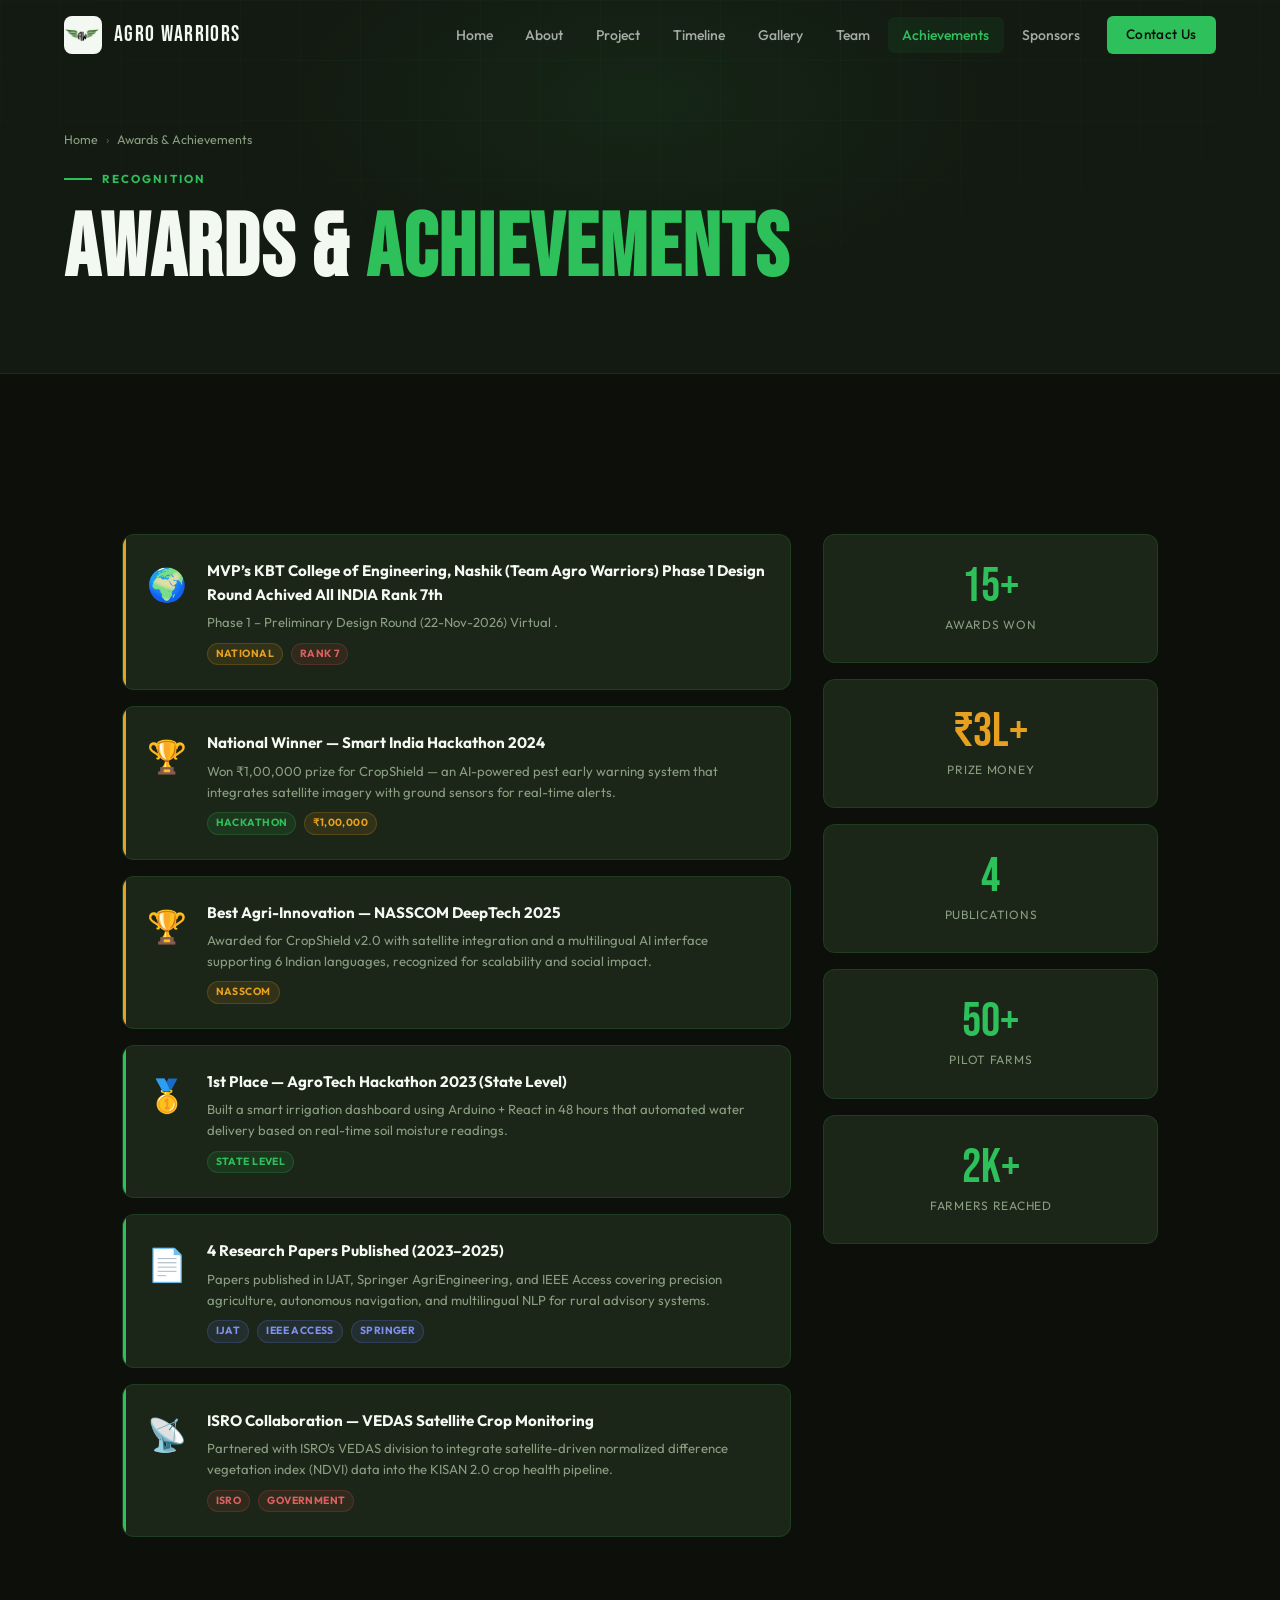
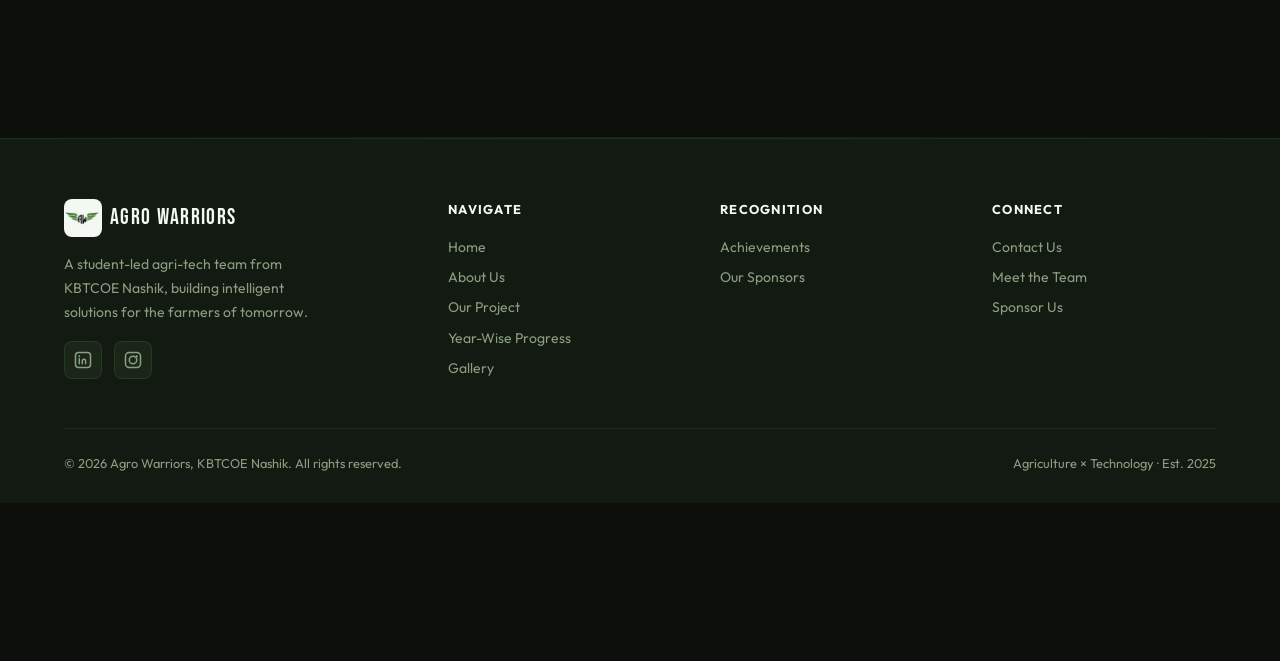
==== Agro 2/achievements.html @ 9177ff03 "yugkrushi" ====
<!DOCTYPE html>
<html lang="en">

<head>
  <meta charset="UTF-8" />
  <meta name="viewport" content="width=device-width, initial-scale=1.0" />
  <title>Agro Warriors | Awards & Achievements</title>
  <link rel="preconnect" href="https://fonts.googleapis.com" />
  <link rel="preconnect" href="https://fonts.gstatic.com" crossorigin />
  <link
    href="https://fonts.googleapis.com/css2?family=Bebas+Neue&family=Outfit:wght@300;400;500;600;700;800&display=swap"
    rel="stylesheet" />
  <link rel="stylesheet" href="style.css" />
</head>

<body>

  <!-- NAVBAR -->
  <nav id="navbar">
    <div class="nav-brand">
      <a href="index.html" style="display:flex;align-items:center;gap:12px;text-decoration:none">
        <div class="nav-logo">
          <img src="photos/team-logo(no back).png" alt="Agro Warriors Logo">
          <path d="M12 2C12 2 5 8 5 14C5 17.866 8.134 21 12 21C15.866 21 19 17.866 19 14C19 8 12 2 12 2Z"
            fill="rgba(12,15,10,0.6)" />
          <path d="M12 7C12 7 8 11 8 15C8 17.209 9.791 19 12 19C14.209 19 16 17.209 16 15C16 11 12 7 12 7Z"
            fill="rgba(12,15,10,0.9)" />
          <line x1="12" y1="19" x2="12" y2="23" stroke="rgba(12,15,10,0.8)" stroke-width="2" stroke-linecap="round" />
          </svg>
        </div>
        <span class="nav-name">AGRO WARRIORS</span>
      </a>
    </div>
    <div class="nav-links">
      <a href="index.html">Home</a>
      <a href="index.html#about">About</a>
      <a href="index.html#project">Project</a>
      <a href="timeline.html" class="">Timeline</a>
      <a href="gallery.html" class="">Gallery</a>
      <a href="team.html" class="">Team</a>
      <a href="achievements.html" class="nav-active">Achievements</a>
      <a href="index.html#sponsors">Sponsors</a>
      <a href="index.html#contact" class="btn btn-primary">Contact Us</a>
    </div>
    <button class="hamburger" id="hamburger" aria-label="Menu">
      <span></span><span></span><span></span>
    </button>
  </nav>

  <!-- MOBILE MENU -->
  <div class="mobile-menu" id="mobileMenu">
    <a href="index.html" class="mm-link">Home</a>
    <a href="index.html#about" class="mm-link">About</a>
    <a href="index.html#project" class="mm-link">Project</a>
    <a href="timeline.html" class="mm-link">Timeline</a>
    <a href="gallery.html" class="mm-link">Gallery</a>
    <a href="team.html" class="mm-link">Team</a>
    <a href="achievements.html" class="mm-link">Achievements</a>
    <a href="index.html#sponsors" class="mm-link">Sponsors</a>
    <a href="index.html#contact" class="mm-link">Contact</a>
  </div>

  <!-- PAGE HERO BANNER -->
  <div class="page-banner">
    <div class="page-banner-glow"></div>
    <div class="page-banner-grid"></div>
    <div class="container">
      <div class="page-breadcrumb">
        <a href="index.html">Home</a>
        <span class="crumb-sep">›</span>
        <span>Awards & Achievements</span>
      </div>
      <div class="section-eyebrow" style="margin-top:0.75rem">Recognition</div>
      <h1 class="section-title" style="font-size:clamp(3rem,7vw,5.5rem)">Awards &amp; <span
          class="accent">Achievements</span></h1>
    </div>
  </div>

  <!-- MAIN CONTENT -->
  <main style="background:var(--black)">
    <div class="container" style="padding:60px 0 100px">
      <!-- ═══════════ ACHIEVEMENTS ═══════════ -->
      <section id="achievements">
        <div class="container">
          <div class="achievements-layout">
            <div class="ach-list">
              <div class="ach-card gold-card">
                <div class="ach-em">🌍</div>
                <div class="ach-body">
                  <div class="ach-title">MVP’s KBT College of Engineering, Nashik (Team Agro Warriors) Phase 1 Design
                    Round Achived All INDIA Rank 7th </div>
                  <div class="ach-desc">Phase 1 – Preliminary Design Round (22-Nov-2026) Virtual .</div>
                  <div class="ach-meta"><span class="ach-tag tag-award">National</span><span
                      class="ach-tag tag-partner">Rank 7</span></div>
                </div>
              </div>
              <div class="ach-card gold-card">
                <div class="ach-em">🏆</div>
                <div class="ach-body">
                  <div class="ach-title">National Winner — Smart India Hackathon 2024</div>
                  <div class="ach-desc">Won ₹1,00,000 prize for CropShield — an AI-powered pest early warning system
                    that integrates satellite imagery with ground sensors for real-time alerts.</div>
                  <div class="ach-meta"><span class="ach-tag tag-hack">Hackathon</span><span
                      class="ach-tag tag-award">₹1,00,000</span></div>
                </div>
              </div>
              <div class="ach-card gold-card">
                <div class="ach-em">🏆</div>
                <div class="ach-body">
                  <div class="ach-title">Best Agri-Innovation — NASSCOM DeepTech 2025</div>
                  <div class="ach-desc">Awarded for CropShield v2.0 with satellite integration and a multilingual AI
                    interface supporting 6 Indian languages, recognized for scalability and social impact.</div>
                  <div class="ach-meta"><span class="ach-tag tag-award">NASSCOM</span></div>
                </div>
              </div>
              <div class="ach-card">
                <div class="ach-em">🥇</div>
                <div class="ach-body">
                  <div class="ach-title">1st Place — AgroTech Hackathon 2023 (State Level)</div>
                  <div class="ach-desc">Built a smart irrigation dashboard using Arduino + React in 48 hours that
                    automated water delivery based on real-time soil moisture readings.</div>
                  <div class="ach-meta"><span class="ach-tag tag-hack">State Level</span></div>
                </div>
              </div>
              <div class="ach-card">
                <div class="ach-em">📄</div>
                <div class="ach-body">
                  <div class="ach-title">4 Research Papers Published (2023–2025)</div>
                  <div class="ach-desc">Papers published in IJAT, Springer AgriEngineering, and IEEE Access covering
                    precision agriculture, autonomous navigation, and multilingual NLP for rural advisory systems.</div>
                  <div class="ach-meta"><span class="ach-tag tag-pub">IJAT</span><span class="ach-tag tag-pub">IEEE
                      Access</span><span class="ach-tag tag-pub">Springer</span></div>
                </div>
              </div>
              <div class="ach-card">
                <div class="ach-em">📡</div>
                <div class="ach-body">
                  <div class="ach-title">ISRO Collaboration — VEDAS Satellite Crop Monitoring</div>
                  <div class="ach-desc">Partnered with ISRO's VEDAS division to integrate satellite-driven normalized
                    difference vegetation index (NDVI) data into the KISAN 2.0 crop health pipeline.</div>
                  <div class="ach-meta"><span class="ach-tag tag-partner">ISRO</span><span
                      class="ach-tag tag-partner">Government</span></div>
                </div>
              </div>
            </div>
            <div class="ach-sidebar">
              <div class="ach-stat">
                <div class="ach-stat-num">15+</div>
                <div class="ach-stat-label">Awards Won</div>
              </div>
              <div class="ach-stat amber">
                <div class="ach-stat-num">₹3L+</div>
                <div class="ach-stat-label">Prize Money</div>
              </div>
              <div class="ach-stat">
                <div class="ach-stat-num">4</div>
                <div class="ach-stat-label">Publications</div>
              </div>
              <div class="ach-stat">
                <div class="ach-stat-num">50+</div>
                <div class="ach-stat-label">Pilot Farms</div>
              </div>
              <div class="ach-stat">
                <div class="ach-stat-num">2K+</div>
                <div class="ach-stat-label">Farmers Reached</div>
              </div>
            </div>
          </div>
        </div>
  </main>

  <!-- FOOTER -->
  <div class="divider"></div>
  <footer>
    <div class="container">
      <div class="footer-grid">
        <div class="footer-brand">
          <div class="nav-brand" style="margin-bottom:1rem">
            <div class="nav-logo"> <img src="photos/team-logo(no back).png" alt="Agro Warriors Logo">
              <path d="M12 2C12 2 5 8 5 14C5 17.866 8.134 21 12 21C15.866 21 19 17.866 19 14C19 8 12 2 12 2Z"
                fill="rgba(12,15,10,0.6)" />
              <path d="M12 7C12 7 8 11 8 15C8 17.209 9.791 19 12 19C14.209 19 16 17.209 16 15C16 11 12 7 12 7Z"
                fill="rgba(12,15,10,0.9)" />
              </svg>
            </div>
            <span class="nav-name">AGRO WARRIORS</span>
          </div>
          <p>A student-led agri-tech team from KBTCOE Nashik, building intelligent solutions for the farmers of
            tomorrow.</p>
          <div class="social-links" style="margin-top:1rem">
            <a class="social-link" href="https://www.linkedin.com/company/team-agro-warriors/" target="_blank">
              <!-- LinkedIn Outline SVG -->
              <svg width="18" height="18" viewBox="0 0 24 24" fill="none">
                <rect x="2" y="2" width="20" height="20" rx="4" stroke="currentColor" stroke-width="2" />
                <path d="M7 10V17" stroke="currentColor" stroke-width="2" stroke-linecap="round" />
                <circle cx="7" cy="7" r="1.2" fill="currentColor" />
                <path d="M11 17V13.5C11 12.1 12 11 13.4 11C14.8 11 15.5 11.9 15.5 13.5V17" stroke="currentColor"
                  stroke-width="2" stroke-linecap="round" />
              </svg>
            </a>

            <a class="social-link" href="https://www.instagram.com/team_agrowarriors?igsh=MTV4YWNzeXd5bm85OA=="
              target="_blank">
              <!-- Instagram SVG -->
              <svg width="18" height="18" viewBox="0 0 24 24" fill="none">
                <rect x="2" y="2" width="20" height="20" rx="5" stroke="currentColor" stroke-width="2" />
                <circle cx="12" cy="12" r="5" stroke="currentColor" stroke-width="2" />
                <circle cx="17" cy="7" r="1.5" fill="currentColor" />
              </svg>
            </a>
          </div>
        </div>
        <div class="footer-col">
          <h4>Navigate</h4>
          <div class="footer-links">
            <a href="index.html">Home</a>
            <a href="index.html#about">About Us</a>
            <a href="index.html#project">Our Project</a>
            <a href="timeline.html">Year-Wise Progress</a>
            <a href="gallery.html">Gallery</a>
          </div>
        </div>
        <div class="footer-col">
          <h4>Recognition</h4>
          <div class="footer-links">
            <a href="achievements.html">Achievements</a>
            <a href="index.html#sponsors">Our Sponsors</a>

          </div>
        </div>
        <div class="footer-col">
          <h4>Connect</h4>
          <div class="footer-links">
            <a href="index.html#contact">Contact Us</a>
            <a href="team.html">Meet the Team</a>
            <a href="index.html#sponsors">Sponsor Us</a>

          </div>
        </div>
      </div>
      <div class="footer-bottom">
        <span>© 2026 Agro Warriors, KBTCOE Nashik. All rights reserved.</span>
        <span>Agriculture × Technology · Est. 2025</span>
      </div>
    </div>
  </footer>

  <button id="backTop" onclick="window.scrollTo({top:0,behavior:'smooth'})" title="Back to Top">↑</button>
  <script src="script.js"></script>
  <canvas id="particle-canvas"></canvas>


</body>

</html>
---- Agro 2/style.css ----
/* ══════════════════════════════════════════════════════
   AGRO WARRIORS — Full Website
   Aesthetic: Dark-tech meets organic agriculture
   Fonts: Bebas Neue (display) + Outfit (body)
   Palette: Deep charcoal + Emerald green + Warm amber
══════════════════════════════════════════════════════ */

:root {
  --black: #0c0f0a;
  --dark: #131a11;
  --dark2: #1c2618;
  --green: #2ec05a;
  --green-dim: #1a7a38;
  --green-pale: #d6f5e3;
  --amber: #e8a020;
  --amber-pale: #fdf0d0;
  --white: #f4f8f2;
  --gray: #8a9e82;
  --border: rgba(46, 192, 90, 0.15);
  --glow: 0 0 40px rgba(46, 192, 90, 0.12);
  --r: 12px;
  --ease: cubic-bezier(0.16, 1, 0.3, 1);
}

*,
*::before,
*::after {
  box-sizing: border-box;
  margin: 0;
  padding: 0
}

html {
  scroll-behavior: smooth;
  font-size: 16px
}

body {
  font-family: 'Outfit', sans-serif;
  background: var(--black);
  color: var(--white);
  line-height: 1.6;
  overflow-x: hidden;
}

a {
  text-decoration: none;
  color: inherit
}

ul,
ol {
  list-style: none
}

img {
  max-width: 100%;
  display: block
}

section {
  padding: 100px 0
}

.container {
  width: 90%;
  max-width: 1200px;
  margin: 0 auto;
}

/* SECTION LABEL */
.section-eyebrow {
  display: inline-flex;
  align-items: center;
  gap: 10px;
  font-size: 0.72rem;
  font-weight: 700;
  letter-spacing: 0.18em;
  text-transform: uppercase;
  color: var(--green);
  margin-bottom: 1rem;
}

.section-eyebrow::before {
  content: '';
  display: block;
  width: 28px;
  height: 2px;
  background: var(--green);
}

/* HEADINGS */
.section-title {
  font-family: 'Bebas Neue', sans-serif;
  font-size: clamp(2.8rem, 6vw, 4.5rem);
  letter-spacing: 0.02em;
  line-height: 1.05;
  color: var(--white);
  margin-bottom: 1rem;
}

.accent {
  color: var(--green)
}

/* BUTTONS */
.btn {
  display: inline-flex;
  align-items: center;
  gap: 8px;
  padding: 0.75rem 1.75rem;
  border-radius: 6px;
  font-size: 0.9rem;
  font-weight: 600;
  letter-spacing: 0.03em;
  cursor: pointer;
  transition: all 0.25s var(--ease);
  border: none;
}

.btn-primary {
  background: var(--green);
  color: var(--black);
}

.btn-primary:hover {
  background: #3fd96e;
  transform: translateY(-2px);
  box-shadow: 0 8px 24px rgba(46, 192, 90, 0.35);
}

.btn-outline {
  background: transparent;
  color: var(--white);
  border: 1px solid rgba(255, 255, 255, 0.25);
}

.btn-outline:hover {
  border-color: var(--green);
  color: var(--green);
  transform: translateY(-2px);
}

/* DIVIDER */
.divider {
  height: 1px;
  background: linear-gradient(90deg, transparent, var(--border), transparent);
  margin: 0;
}

/* ═══════════════ NAVBAR ═══════════════ */
#navbar {
  position: fixed;
  top: 0;
  left: 0;
  right: 0;
  z-index: 1000;
  padding: 0 5%;
  height: 70px;
  display: flex;
  align-items: center;
  justify-content: space-between;
  transition: background 0.3s, box-shadow 0.3s;
}

#navbar.scrolled {
  background: rgba(12, 15, 10, 0.95);
  backdrop-filter: blur(16px);
  box-shadow: 0 1px 0 var(--border);
}

.nav-brand {
  display: flex;
  align-items: center;
  gap: 8px;
}

.nav-logo {
  width: 38px;
  height: 38px;
  background: var(--white);
  border-radius: 8px;
  display: flex;
  align-items: center;
  justify-content: center;
}

.nav-name {
  font-family: 'Bebas Neue', sans-serif;
  font-size: 1.4rem;
  letter-spacing: 0.06em;
  color: var(--white);
}

.nav-links {
  display: flex;
  align-items: center;
  gap: 0.25rem;
}

.nav-links a {
  padding: 0.45rem 0.9rem;
  font-size: 0.875rem;
  font-weight: 500;
  color: rgba(244, 248, 242, 0.65);
  border-radius: 6px;
  transition: color 0.2s, background 0.2s;
}

.nav-links a:hover {
  color: var(--white);
  background: rgba(255, 255, 255, 0.06);
}

.nav-links .btn-primary {
  padding: 0.5rem 1.2rem;
  font-size: 0.85rem;
  margin-left: 0.5rem;
  color: var(--black);
}

/* Hamburger */
.hamburger {
  display: none;
  flex-direction: column;
  gap: 5px;
  cursor: pointer;
  background: none;
  border: none;
  padding: 4px;
}

.hamburger span {
  display: block;
  width: 24px;
  height: 2px;
  background: var(--white);
  border-radius: 2px;
  transition: all 0.3s;
}

.mobile-menu {
  display: none;
  position: fixed;
  inset: 70px 0 0 0;
  background: rgba(12, 15, 10, 0.98);
  backdrop-filter: blur(20px);
  z-index: 999;
  flex-direction: column;
  align-items: center;
  justify-content: center;
  gap: 0.5rem;
}

.mobile-menu.open {
  display: flex
}

.mobile-menu a {
  font-size: 1.5rem;
  font-weight: 600;
  padding: 0.75rem 2rem;
  color: rgba(244, 248, 242, 0.75);
  transition: color 0.2s;
}

.mobile-menu a:hover {
  color: var(--green)
}

/* ═══════════════ HERO ═══════════════ */
#hero {
  min-height: 100vh;
  display: flex;
  flex-direction: column;
  justify-content: center;
  position: relative;
  overflow: hidden;
  padding: 0 5%;
}

/* Animated grid background */
.hero-grid {
  position: absolute;
  inset: 0;
  background-image:
    linear-gradient(rgba(46, 192, 90, 0.04) 1px, transparent 1px),
    linear-gradient(90deg, rgba(46, 192, 90, 0.04) 1px, transparent 1px);
  background-size: 60px 60px;
  mask-image: radial-gradient(ellipse 80% 80% at 50% 40%, black 30%, transparent 100%);
}

.hero-glow {
  position: absolute;
  top: 20%;
  left: 55%;
  width: 700px;
  height: 700px;
  background: radial-gradient(circle, rgba(46, 192, 90, 0.08) 0%, transparent 60%);
  transform: translate(-50%, -50%);
  pointer-events: none;
}

.hero-inner {
  position: relative;
  max-width: 1200px;
  width: 100%;
  margin: 0 auto;
  padding-top: 70px;
  display: grid;
  grid-template-columns: 1fr 1fr;
  gap: 3rem;
  align-items: center;
}

.hero-tag {
  display: inline-flex;
  align-items: center;
  gap: 8px;
  padding: 6px 14px;
  background: rgba(46, 192, 90, 0.1);
  border: 1px solid rgba(46, 192, 90, 0.25);
  border-radius: 100px;
  font-size: 0.75rem;
  font-weight: 600;
  letter-spacing: 0.08em;
  text-transform: uppercase;
  color: var(--green);
  margin-bottom: 1.5rem;
}

.hero-tag .dot {
  width: 6px;
  height: 6px;
  border-radius: 50%;
  background: var(--green);
  animation: blink 1.5s ease-in-out infinite;
}

@keyframes blink {

  0%,
  100% {
    opacity: 1
  }

  50% {
    opacity: 0.3
  }
}

.hero-h1 {
  font-family: 'Bebas Neue', sans-serif;
  font-size: clamp(4rem, 9vw, 7.5rem);
  letter-spacing: 0.02em;
  line-height: 0.95;
  margin-bottom: 1.5rem;
}

.hero-h1 .line2 {
  display: block;
  color: var(--green);
  -webkit-text-stroke: 0px;
}

.hero-desc {
  font-size: 1.05rem;
  color: var(--gray);
  max-width: 480px;
  line-height: 1.75;
  margin-bottom: 2.5rem;
  font-weight: 400;
}

.hero-actions {
  display: flex;
  gap: 1rem;
  flex-wrap: wrap
}

.hero-stats {
  display: flex;
  gap: 2rem;
  margin-top: 3.5rem;
  padding-top: 2rem;
  border-top: 1px solid var(--border);
}

.hstat-num {
  font-family: 'Bebas Neue', sans-serif;
  font-size: 2.4rem;
  color: var(--white);
  line-height: 1;
}

.hstat-label {
  font-size: 0.72rem;
  color: var(--gray);
  letter-spacing: 0.06em;
  text-transform: uppercase;
  margin-top: 2px;
}

/* Hero right — robot card */
.hero-visual {
  position: relative;
  display: flex;
  justify-content: center;
  align-items: center;
}

.robot-card {
  width: 100%;
  max-width: 440px;
  background: var(--dark2);
  border: 1px solid var(--border);
  border-radius: 20px;
  overflow: hidden;
  box-shadow: var(--glow), 0 40px 80px rgba(0, 0, 0, 0.5);
}

.robot-card-img {
  width: 100%;
  height: 260px;
  background: linear-gradient(135deg, #1c2618 0%, #0f1e0d 100%);
  display: flex;
  align-items: center;
  justify-content: center;
  position: relative;
  overflow: hidden;
}

.robot-svg {
  width: 200px;
  opacity: 0.9;
  animation: float 4s ease-in-out infinite;
}

@keyframes float {

  0%,
  100% {
    transform: translateY(0)
  }

  50% {
    transform: translateY(-12px)
  }
}

.robot-card-body {
  padding: 1.25rem 1.5rem;
  display: flex;
  justify-content: space-between;
  align-items: center;
}

.robot-name {
  font-family: 'Bebas Neue', sans-serif;
  font-size: 1.6rem;
  letter-spacing: 0.04em;
  color: var(--white);
}

.robot-ver {
  font-size: 0.75rem;
  color: var(--gray);
  margin-top: 2px;
}

.robot-status {
  display: flex;
  align-items: center;
  gap: 6px;
  padding: 5px 12px;
  background: rgba(46, 192, 90, 0.12);
  border: 1px solid rgba(46, 192, 90, 0.2);
  border-radius: 100px;
  font-size: 0.72rem;
  font-weight: 600;
  color: var(--green);
}

.robot-status .dot {
  width: 6px;
  height: 6px;
  border-radius: 50%;
  background: var(--green);
  animation: blink 1.5s ease-in-out infinite
}

.robot-specs {
  padding: 0 1.5rem 1.5rem;
  display: grid;
  grid-template-columns: 1fr 1fr 1fr;
  gap: 1px;
  background: var(--border);
}

.spec-item {
  background: var(--dark2);
  padding: 0.8rem;
  text-align: center;
}

.spec-val {
  font-family: 'Bebas Neue', sans-serif;
  font-size: 1.3rem;
  color: var(--green);
}

.spec-key {
  font-size: 0.65rem;
  color: var(--gray);
  text-transform: uppercase;
  letter-spacing: 0.06em;
}

/* ═══════════════ SCROLL TICKER ═══════════════ */
.ticker-wrap {
  background: var(--dark2);
  border-top: 1px solid var(--border);
  border-bottom: 1px solid var(--border);
  padding: 14px 0;
  overflow: hidden;
  white-space: nowrap;
}

.ticker-track {
  display: inline-flex;
  gap: 3rem;
  animation: ticker 30s linear infinite;
}

.ticker-track:hover {
  animation-play-state: paused
}

@keyframes ticker {
  from {
    transform: translateX(0)
  }

  to {
    transform: translateX(-50%)
  }
}

.ticker-item {
  display: inline-flex;
  align-items: center;
  gap: 0.75rem;
  font-size: 0.8rem;
  font-weight: 600;
  letter-spacing: 0.08em;
  text-transform: uppercase;
  color: var(--gray);
}

.ticker-item .star {
  color: var(--green);
  font-size: 0.6rem
}

/* ═══════════════ ABOUT ═══════════════ */
#about {
  background: var(--dark)
}

.about-grid {
  display: grid;
  grid-template-columns: 1fr 1fr;
  gap: 5rem;
  align-items: center;
}

.about-img-wrap {
  position: relative
}

.about-img {
  width: 100%;
  aspect-ratio: 4/3;
  background: var(--dark2);
  border-radius: 16px;
  border: 1px solid var(--border);
  overflow: hidden;
  display: flex;
  align-items: center;
  justify-content: center;
}

.about-badge {
  position: absolute;
  bottom: -20px;
  right: -20px;
  background: var(--green);
  color: var(--black);
  width: 100px;
  height: 100px;
  border-radius: 50%;
  display: flex;
  flex-direction: column;
  align-items: center;
  justify-content: center;
  font-family: 'Bebas Neue', sans-serif;
  font-size: 1.5rem;
  line-height: 1;
  border: 4px solid var(--black);
}

.about-badge span {
  font-size: 0.55rem;
  letter-spacing: 0.1em;
  text-transform: uppercase;
  font-family: 'Outfit', sans-serif;
  font-weight: 700
}

.about-text p {
  color: var(--gray);
  margin-bottom: 1rem;
  font-size: 0.975rem;
  line-height: 1.8;
}

.about-pills {
  display: flex;
  flex-wrap: wrap;
  gap: 0.5rem;
  margin: 1.75rem 0;
}

.pill {
  padding: 0.35rem 0.9rem;
  background: rgba(46, 192, 90, 0.08);
  border: 1px solid rgba(46, 192, 90, 0.2);
  border-radius: 100px;
  font-size: 0.78rem;
  font-weight: 600;
  color: var(--green);
}

/* ═══════════════ PROJECT ═══════════════ */
#project {
  background: var(--black)
}

.project-hero {
  background: var(--dark2);
  border: 1px solid var(--border);
  border-radius: 20px;
  overflow: hidden;
  margin-bottom: 3rem;
}

.project-banner {
  height: 320px;
  background: linear-gradient(135deg, #0d1f0b 0%, #182c14 50%, #0a1808 100%);
  position: relative;
  display: flex;
  align-items: center;
  justify-content: center;
  overflow: hidden;
}

.project-banner::before {
  content: '';
  position: absolute;
  inset: 0;
  background:
    radial-gradient(circle at 30% 50%, rgba(46, 192, 90, 0.12) 0%, transparent 50%),
    radial-gradient(circle at 70% 50%, rgba(232, 160, 32, 0.06) 0%, transparent 40%);
}

.project-title-wrap {
  position: relative;
  text-align: center;
}

.project-title-wrap h2 {
  font-family: 'Bebas Neue', sans-serif;
  font-size: clamp(3rem, 8vw, 6rem);
  letter-spacing: 0.04em;
  color: var(--white);
  text-shadow: 0 0 60px rgba(46, 192, 90, 0.3);
}

.project-subtitle {
  font-size: 0.9rem;
  color: var(--gray);
  margin-top: 0.5rem;
  letter-spacing: 0.06em;
  text-transform: uppercase;
}

.project-body {
  display: grid;
  grid-template-columns: 1fr 1fr 1fr;
  gap: 1px;
  background: var(--border);
}

.proj-feature {
  background: var(--dark2);
  padding: 2rem;
  transition: background 0.2s;
}

.proj-feature:hover {
  background: #202d1c
}

.proj-icon {
  width: 44px;
  height: 44px;
  background: rgba(46, 192, 90, 0.1);
  border: 1px solid rgba(46, 192, 90, 0.2);
  border-radius: 10px;
  display: flex;
  align-items: center;
  justify-content: center;
  margin-bottom: 1rem;
  font-size: 1.3rem;
}

.proj-feature h3 {
  font-size: 1rem;
  font-weight: 700;
  margin-bottom: 0.5rem;
  color: var(--white);
}

.proj-feature p {
  font-size: 0.85rem;
  color: var(--gray);
  line-height: 1.6;
}

.specs-grid {
  display: grid;
  grid-template-columns: repeat(4, 1fr);
  gap: 1rem;
  margin-top: 3rem;
}

.spec-card {
  background: var(--dark2);
  border: 1px solid var(--border);
  border-radius: var(--r);
  padding: 1.5rem;
  text-align: center;
  transition: border-color 0.2s, box-shadow 0.2s;
}

.spec-card:hover {
  border-color: rgba(46, 192, 90, 0.4);
  box-shadow: 0 8px 32px rgba(46, 192, 90, 0.08)
}

.spec-card .num {
  font-family: 'Bebas Neue', sans-serif;
  font-size: 2.2rem;
  color: var(--green);
  line-height: 1;
}

.spec-card .label {
  font-size: 0.72rem;
  color: var(--gray);
  text-transform: uppercase;
  letter-spacing: 0.06em;
  margin-top: 4px;
}

/* ═══════════════ TIMELINE ═══════════════ */
#timeline {
  background: var(--dark)
}

.year-nav {
  display: flex;
  gap: 0.5rem;
  margin-bottom: 2.5rem;
  flex-wrap: wrap;
}

.ytab {
  padding: 0.6rem 1.4rem;
  background: var(--dark2);
  border: 1px solid var(--border);
  border-radius: 8px;
  font-size: 0.875rem;
  font-weight: 600;
  color: var(--gray);
  cursor: pointer;
  transition: all 0.2s;
}

.ytab:hover {
  border-color: rgba(46, 192, 90, 0.4);
  color: var(--white)
}

.ytab.active {
  background: var(--green);
  border-color: var(--green);
  color: var(--black);
}

.year-panel {
  display: none;
  animation: fadeUp 0.4s var(--ease) forwards
}

.year-panel.active {
  display: block
}

@keyframes fadeUp {
  from {
    opacity: 0;
    transform: translateY(20px)
  }

  to {
    opacity: 1;
    transform: translateY(0)
  }
}

.panel-heading {
  padding: 1.5rem 2rem;
  background: var(--dark2);
  border: 1px solid var(--border);
  border-radius: 12px 12px 0 0;
  display: flex;
  align-items: center;
  justify-content: space-between;
  flex-wrap: wrap;
  gap: 1rem;
}

.panel-year {
  font-family: 'Bebas Neue', sans-serif;
  font-size: 3rem;
  letter-spacing: 0.04em;
  color: var(--white);
}

.panel-quote {
  font-size: 0.9rem;
  color: var(--gray);
  font-style: italic
}

.panel-content {
  background: var(--dark2);
  border: 1px solid var(--border);
  border-top: none;
  border-radius: 0 0 12px 12px;
  overflow: hidden;
}

/* 3-col grid inside panel */
.panel-cols {
  display: grid;
  grid-template-columns: 1fr 1fr 1fr;
}

.pcol {
  border-right: 1px solid var(--border)
}

.pcol:last-child {
  border-right: none
}

.pcol-head {
  padding: 1rem 1.25rem;
  border-bottom: 1px solid var(--border);
  display: flex;
  align-items: center;
  gap: 0.75rem;
  background: rgba(255, 255, 255, 0.02);
}

.pcol-icon {
  width: 32px;
  height: 32px;
  border-radius: 8px;
  display: flex;
  align-items: center;
  justify-content: center;
  font-size: 1rem;
}

.icon-members {
  background: rgba(46, 192, 90, 0.12);
  border: 1px solid rgba(46, 192, 90, 0.2)
}

.icon-faculty {
  background: rgba(100, 130, 255, 0.12);
  border: 1px solid rgba(100, 130, 255, 0.2)
}

.icon-awards {
  background: rgba(232, 160, 32, 0.12);
  border: 1px solid rgba(232, 160, 32, 0.2)
}

.pcol-title {
  font-weight: 700;
  font-size: 0.875rem;
  color: var(--white);
}

/* Member cards in panel */
.member-list {
  padding: 0.75rem
}

.member-row {
  display: flex;
  align-items: center;
  gap: 0.75rem;
  padding: 0.75rem;
  border-radius: 8px;
  transition: background 0.15s;
}

.member-row:hover {
  background: rgba(255, 255, 255, 0.04)
}

.av {
  width: 38px;
  height: 38px;
  border-radius: 50%;
  display: flex;
  align-items: center;
  justify-content: center;
  font-weight: 700;
  font-size: 0.72rem;
  flex-shrink: 0;
}

.av-g {
  background: rgba(46, 192, 90, 0.15);
  color: #4ddc78;
  border: 1px solid rgba(46, 192, 90, 0.25)
}

.av-b {
  background: rgba(100, 130, 255, 0.15);
  color: #8090f0;
  border: 1px solid rgba(100, 130, 255, 0.25)
}

.av-o {
  background: rgba(232, 160, 32, 0.15);
  color: #e8a020;
  border: 1px solid rgba(232, 160, 32, 0.25)
}

.av-r {
  background: rgba(220, 80, 80, 0.15);
  color: #e06060;
  border: 1px solid rgba(220, 80, 80, 0.25)
}

.av-p {
  background: rgba(180, 80, 220, 0.15);
  color: #cc6ee0;
  border: 1px solid rgba(180, 80, 220, 0.25)
}

.av-c {
  background: rgba(32, 180, 220, 0.15);
  color: #30b8e8;
  border: 1px solid rgba(32, 180, 220, 0.25)
}

.mname {
  font-size: 0.82rem;
  font-weight: 600;
  color: var(--white)
}

.mrole {
  font-size: 0.72rem;
  color: var(--gray)
}

/* Faculty card */
.faculty-card {
  margin: 0.75rem;
  padding: 1rem;
  background: rgba(100, 130, 255, 0.05);
  border: 1px solid rgba(100, 130, 255, 0.15);
  border-radius: 10px;
}

.faculty-card.principal {
  border-color: rgba(46, 192, 90, 0.3);
  background: rgba(46, 192, 90, 0.05)
}

.faculty-card.principal .fc-badge {
  background: rgba(46, 192, 90, 0.15);
  color: var(--green);
  border-color: rgba(46, 192, 90, 0.25)
}

.fc-top {
  display: flex;
  align-items: center;
  gap: 0.75rem;
  margin-bottom: 0.5rem
}

.fc-av {
  width: 42px;
  height: 42px;
  border-radius: 50%;
  display: flex;
  align-items: center;
  justify-content: center;
  font-weight: 700;
  font-size: 0.8rem
}

.fc-av-g {
  background: rgba(46, 192, 90, 0.15);
  color: #4ddc78;
  border: 2px solid rgba(46, 192, 90, 0.3)
}

.fc-av-b {
  background: rgba(100, 130, 255, 0.15);
  color: #8090f0;
  border: 2px solid rgba(100, 130, 255, 0.3)
}

.fc-name {
  font-size: 0.875rem;
  font-weight: 700;
  color: var(--white)
}

.fc-dept {
  font-size: 0.72rem;
  color: var(--gray)
}

.fc-badge {
  display: inline-block;
  padding: 2px 8px;
  border-radius: 100px;
  font-size: 0.65rem;
  font-weight: 700;
  letter-spacing: 0.04em;
  text-transform: uppercase;
  background: rgba(100, 130, 255, 0.12);
  color: #8090f0;
  border: 1px solid rgba(100, 130, 255, 0.2);
  margin-top: 4px;
}

.fc-quote {
  font-size: 0.78rem;
  color: var(--gray);
  font-style: italic;
  line-height: 1.5;
  padding-top: 0.5rem;
  border-top: 1px solid rgba(255, 255, 255, 0.06);
}

/* Achievement items */
.award-list {
  padding: 0.75rem
}

.award-item {
  display: flex;
  gap: 0.75rem;
  padding: 0.75rem;
  border-radius: 8px;
  transition: background 0.15s;
  border-left: 2px solid transparent;
  padding-left: 0.9rem;
}

.award-item:hover {
  background: rgba(255, 255, 255, 0.03)
}

.award-item.gold {
  border-left-color: var(--amber)
}

.award-item.silver {
  border-left-color: var(--gray)
}

.award-item.green {
  border-left-color: var(--green)
}

.award-em {
  font-size: 1.3rem;
  flex-shrink: 0;
  padding-top: 2px
}

.award-title {
  font-size: 0.82rem;
  font-weight: 700;
  color: var(--white);
  line-height: 1.3
}

.award-desc {
  font-size: 0.73rem;
  color: var(--gray);
  margin-top: 3px;
  line-height: 1.5
}

.award-tag {
  display: inline-block;
  padding: 1px 7px;
  background: rgba(46, 192, 90, 0.1);
  border: 1px solid rgba(46, 192, 90, 0.2);
  border-radius: 100px;
  font-size: 0.62rem;
  font-weight: 600;
  color: var(--green);
  letter-spacing: 0.04em;
  text-transform: uppercase;
  margin-top: 4px;
}

/* ═══════════════ GALLERY ═══════════════ */
#gallery {
  background: var(--black)
}

.gallery-filter {
  display: flex;
  gap: 0.5rem;
  margin-bottom: 2rem;
  flex-wrap: wrap;
}

.gf-btn {
  padding: 0.4rem 1rem;
  background: var(--dark2);
  border: 1px solid var(--border);
  border-radius: 100px;
  font-size: 0.8rem;
  font-weight: 600;
  color: var(--gray);
  cursor: pointer;
  transition: all 0.2s;
}

.gf-btn.active,
.gf-btn:hover {
  background: var(--green);
  border-color: var(--green);
  color: var(--black)
}

.gallery-grid {
  display: grid;
  grid-template-columns: repeat(3, 1fr);
  gap: 1rem;
}

.gallery-item {
  background: var(--dark2);
  border: 1px solid var(--border);
  border-radius: 12px;
  overflow: hidden;
  cursor: pointer;
  transition: transform 0.3s var(--ease), box-shadow 0.3s;
  position: relative;
}

.gallery-item:hover {
  transform: translateY(-4px);
  box-shadow: 0 20px 40px rgba(0, 0, 0, 0.4), 0 0 0 1px rgba(46, 192, 90, 0.2);
}

.gallery-item.tall {
  grid-row: span 2
}

.gallery-img {
  width: 100%;
  height: 200px;
  display: flex;
  align-items: center;
  justify-content: center;
  font-size: 3rem;
  position: relative;
  overflow: hidden;
}

.gallery-item.tall .gallery-img {
  height: 416px
}

.gallery-overlay {
  position: absolute;
  inset: 0;
  background: linear-gradient(to top, rgba(12, 15, 10, 0.8) 0%, transparent 50%);
  opacity: 0;
  transition: opacity 0.3s;
  display: flex;
  align-items: flex-end;
  padding: 1rem;
}

.gallery-item:hover .gallery-overlay {
  opacity: 1
}

.gallery-caption {
  font-size: 0.82rem;
  font-weight: 600;
  color: var(--white);
}

.gallery-info {
  padding: 0.75rem 1rem;
}

.gallery-title {
  font-size: 0.875rem;
  font-weight: 700;
  color: var(--white)
}

.gallery-cat {
  font-size: 0.72rem;
  color: var(--gray);
  margin-top: 2px;
  text-transform: uppercase;
  letter-spacing: 0.05em
}

/* ═══════════════ TEAM ═══════════════ */
#team {
  background: var(--dark)
}

.team-tabs {
  display: flex;
  gap: 0.5rem;
  margin-bottom: 2rem;
  flex-wrap: wrap
}

.team-tab {
  padding: 0.5rem 1.2rem;
  background: var(--dark2);
  border: 1px solid var(--border);
  border-radius: 100px;
  font-size: 0.82rem;
  font-weight: 600;
  color: var(--gray);
  cursor: pointer;
  transition: all 0.2s;
}

.team-tab.active,
.team-tab:hover {
  background: var(--green);
  border-color: var(--green);
  color: var(--black)
}

.team-section {
  display: none;
  animation: fadeUp 0.35s var(--ease) forwards
}

.team-section.active {
  display: block
}

/* ══ TEAM GRID & CARD — ID-Card Photo Style ══ */
.team-grid {
  display: grid;
  grid-template-columns: repeat(auto-fill, minmax(200px, 1fr));
  gap: 1.25rem;
}

.team-card {
  background: var(--dark2);
  border: 1px solid var(--border);
  border-radius: 16px;
  overflow: hidden;
  text-align: center;
  transition: all 0.3s var(--ease);
}

.team-card:hover {
  border-color: rgba(46, 192, 90, 0.4);
  transform: translateY(-5px);
  box-shadow: 0 20px 48px rgba(0, 0, 0, 0.4), 0 0 0 1px rgba(46, 192, 90, 0.15);
}

/* ── Photo area fills top of card ── */
.tc-photo {
  width: 100%;
  height: 220px;
  position: relative;
  overflow: hidden;
  background: linear-gradient(160deg, #141e10 0%, #1c2e18 60%, #0e1a0c 100%);
}

.tc-photo img {
  width: 100%;
  height: 100%;
  object-fit: cover;
  object-position: center top;
  display: block;
  transition: transform 0.5s var(--ease);
}

.team-card:hover .tc-photo img {
  transform: scale(1.05);
}

/* Fallback initials shown when no photo */
.tc-photo .tc-initials {
  position: absolute;
  inset: 0;
  display: flex;
  align-items: center;
  justify-content: center;
  font-family: 'Bebas Neue', sans-serif;
  font-size: 3.5rem;
  letter-spacing: 0.04em;
  color: rgba(255, 255, 255, 0.15);
  z-index: 0;
}

/* Green accent bar at bottom of photo */
.tc-photo::after {
  content: '';
  position: absolute;
  bottom: 0;
  left: 0;
  right: 0;
  height: 3px;
  background: linear-gradient(90deg, transparent, var(--green), transparent);
  opacity: 0;
  transition: opacity 0.3s;
}

.team-card:hover .tc-photo::after {
  opacity: 1;
}

/* ── Info section below photo ── */
.tc-body {
  padding: 1.1rem 1rem 1.25rem;
  border-top: 1px solid var(--border);
}

.tc-name {
  font-family: 'Bebas Neue', sans-serif;
  font-size: 1.15rem;
  letter-spacing: 0.04em;
  color: var(--white);
  margin-bottom: 0.25rem;
}

.tc-role {
  font-size: 0.78rem;
  color: var(--gray);
  font-weight: 400;
  line-height: 1.4;
  min-height: 2.2em;
}

.tc-year {
  display: inline-block;
  margin: 0.6rem 0 0.5rem;
  padding: 2px 10px;
  background: rgba(46, 192, 90, 0.1);
  border: 1px solid rgba(46, 192, 90, 0.2);
  border-radius: 100px;
  font-size: 0.68rem;
  font-weight: 700;
  color: var(--green);
  letter-spacing: 0.06em;
  text-transform: uppercase;
}

.tc-social {
  display: flex;
  justify-content: center;
  gap: 0.4rem;
  margin-top: 0.5rem;
}

.tc-social a {
  width: 28px;
  height: 28px;
  border-radius: 6px;
  display: flex;
  align-items: center;
  justify-content: center;
  background: rgba(255, 255, 255, 0.05);
  font-size: 0.7rem;
  font-weight: 600;
  color: var(--gray);
  transition: all 0.2s;
  text-decoration: none;
}

.tc-social a:hover {
  background: rgba(46, 192, 90, 0.15);
  color: var(--green);
}

/* Faculty photo style */
.fbc-av {
  overflow: hidden;
  position: relative;
}

.fbc-av img {
  position: absolute;
  inset: 0;
  width: 100%;
  height: 100%;
  object-fit: cover;
  border-radius: 50%;
}

/* Faculty showcase */
.faculty-showcase {
  display: grid;
  grid-template-columns: repeat(auto-fill, minmax(280px, 1fr));
  gap: 1.25rem;
}

.faculty-big-card {
  background: var(--dark2);
  border: 1px solid var(--border);
  border-radius: 16px;
  padding: 2rem;
  display: flex;
  gap: 1.25rem;
  transition: all 0.3s;
}

.faculty-big-card:hover {
  border-color: rgba(46, 192, 90, 0.3);
  transform: translateY(-3px)
}

.faculty-big-card.lead {
  border-color: rgba(46, 192, 90, 0.3);
  background: rgba(46, 192, 90, 0.03)
}

.fbc-av {
  width: 64px;
  height: 64px;
  border-radius: 50%;
  display: flex;
  align-items: center;
  justify-content: center;
  font-weight: 700;
  font-size: 1rem;
  flex-shrink: 0;
}

.fbc-av-g {
  background: linear-gradient(135deg, #1a5c30, #2ec05a);
  color: var(--white)
}

.fbc-av-b {
  background: linear-gradient(135deg, #1a2a7c, #4060e0);
  color: var(--white)
}

.fbc-av-o {
  background: linear-gradient(135deg, #7c3d00, #c06000);
  color: var(--white)
}

.fbc-av-r {
  background: linear-gradient(135deg, #7c1010, #c03030);
  color: var(--white)
}

.fbc-info {
  flex: 1
}

.fbc-name {
  font-weight: 700;
  font-size: 1rem;
  color: var(--white)
}

.fbc-dept {
  font-size: 0.78rem;
  color: var(--gray);
  margin-top: 3px;
  line-height: 1.4
}

.fbc-badge {
  display: inline-block;
  margin-top: 8px;
  padding: 2px 10px;
  border-radius: 100px;
  font-size: 0.65rem;
  font-weight: 700;
  letter-spacing: 0.06em;
  text-transform: uppercase;
  background: rgba(46, 192, 90, 0.1);
  border: 1px solid rgba(46, 192, 90, 0.2);
  color: var(--green);
}

.fbc-badge.co {
  background: rgba(100, 130, 255, 0.1);
  border-color: rgba(100, 130, 255, 0.2);
  color: #8090f0
}

.fbc-quote {
  font-size: 0.8rem;
  color: var(--gray);
  font-style: italic;
  margin-top: 0.75rem;
  padding-top: 0.75rem;
  border-top: 1px solid var(--border);
  line-height: 1.5;
}

/* ═══════════════ ACHIEVEMENTS ═══════════════ */
#achievements {
  background: var(--black)
}

.achievements-layout {
  display: grid;
  grid-template-columns: 2fr 1fr;
  gap: 2rem;
}

.ach-list {
  display: flex;
  flex-direction: column;
  gap: 1rem
}

.ach-card {
  background: var(--dark2);
  border: 1px solid var(--border);
  border-radius: 12px;
  padding: 1.5rem;
  display: flex;
  gap: 1.25rem;
  transition: all 0.25s;
  position: relative;
  overflow: hidden;
}

.ach-card::before {
  content: '';
  position: absolute;
  left: 0;
  top: 0;
  bottom: 0;
  width: 3px;
  background: var(--green);
}

.ach-card.gold-card::before {
  background: var(--amber)
}

.ach-card.silver-card::before {
  background: var(--gray)
}

.ach-card:hover {
  border-color: rgba(46, 192, 90, 0.3);
  transform: translateX(4px)
}

.ach-em {
  font-size: 2rem;
  flex-shrink: 0
}

.ach-body {}

.ach-title {
  font-weight: 700;
  font-size: 0.95rem;
  color: var(--white);
  margin-bottom: 0.3rem
}

.ach-desc {
  font-size: 0.82rem;
  color: var(--gray);
  line-height: 1.6
}

.ach-meta {
  display: flex;
  gap: 0.5rem;
  margin-top: 0.6rem;
  flex-wrap: wrap
}

.ach-tag {
  padding: 2px 8px;
  border-radius: 100px;
  font-size: 0.65rem;
  font-weight: 700;
  letter-spacing: 0.04em;
  text-transform: uppercase;
}

.tag-hack {
  background: rgba(46, 192, 90, 0.1);
  border: 1px solid rgba(46, 192, 90, 0.2);
  color: var(--green)
}

.tag-award {
  background: rgba(232, 160, 32, 0.1);
  border: 1px solid rgba(232, 160, 32, 0.2);
  color: var(--amber)
}

.tag-pub {
  background: rgba(100, 130, 255, 0.1);
  border: 1px solid rgba(100, 130, 255, 0.2);
  color: #8090f0
}

.tag-partner {
  background: rgba(220, 80, 80, 0.1);
  border: 1px solid rgba(220, 80, 80, 0.2);
  color: #e06060
}

/* Stats sidebar */
.ach-sidebar {
  display: flex;
  flex-direction: column;
  gap: 1rem
}

.ach-stat {
  background: var(--dark2);
  border: 1px solid var(--border);
  border-radius: 12px;
  padding: 1.75rem;
  text-align: center;
}

.ach-stat-num {
  font-family: 'Bebas Neue', sans-serif;
  font-size: 3rem;
  color: var(--green);
  line-height: 1;
}

.ach-stat-label {
  font-size: 0.75rem;
  color: var(--gray);
  text-transform: uppercase;
  letter-spacing: 0.06em;
  margin-top: 4px
}

.ach-stat.amber .ach-stat-num {
  color: var(--amber)
}

/* ═══════════════ SPONSORS ═══════════════ */
#sponsors {
  background: var(--dark)
}

.sponsor-tiers {
  display: flex;
  flex-direction: column;
  gap: 2.5rem
}

.tier-label {
  font-size: 0.72rem;
  font-weight: 700;
  letter-spacing: 0.15em;
  text-transform: uppercase;
  color: var(--gray);
  margin-bottom: 1rem;
  display: flex;
  align-items: center;
  gap: 0.75rem;
}

.tier-label::after {
  content: '';
  flex: 1;
  height: 1px;
  background: var(--border)
}

.tier-label.gold-tier {
  color: var(--amber)
}

.tier-label.silver-tier {
  color: var(--gray)
}

.tier-label.bronze-tier {
  color: #c07030
}

.sponsors-row {
  display: flex;
  flex-wrap: wrap;
  gap: 1rem;
  align-items: center
}

.sponsor-card {
  background: var(--dark2);
  border: 1px solid var(--border);
  border-radius: 12px;
  padding: 1.25rem 2rem;
  display: flex;
  align-items: center;
  justify-content: center;
  transition: all 0.25s;
  min-width: 160px;
}

.sponsor-card:hover {
  border-color: rgba(46, 192, 90, 0.3);
  transform: translateY(-2px);
  box-shadow: 0 8px 24px rgba(0, 0, 0, 0.3)
}

.sponsor-card.big {
  padding: 1.5rem 2.5rem;
  min-width: 200px
}

.sponsor-name {
  font-family: 'Bebas Neue', sans-serif;
  font-size: 1.3rem;
  letter-spacing: 0.06em;
  color: rgba(255, 255, 255, 0.4);
  transition: color 0.2s;
}

.sponsor-card:hover .sponsor-name {
  color: var(--white)
}

.sponsor-card.big .sponsor-name {
  font-size: 1.6rem
}

.sponsor-card.gold-sponsor {
  border-color: rgba(232, 160, 32, 0.2)
}

.sponsor-card.gold-sponsor:hover {
  border-color: rgba(232, 160, 32, 0.5)
}

.sponsor-card.gold-sponsor .sponsor-name {
  color: rgba(232, 160, 32, 0.6)
}

.sponsor-card.gold-sponsor:hover .sponsor-name {
  color: var(--amber)
}

/* CTA banner */
.sponsor-cta {
  margin-top: 3rem;
  background: linear-gradient(135deg, rgba(46, 192, 90, 0.08) 0%, transparent 100%);
  border: 1px solid rgba(46, 192, 90, 0.2);
  border-radius: 16px;
  padding: 2.5rem 3rem;
  display: flex;
  align-items: center;
  justify-content: space-between;
  flex-wrap: wrap;
  gap: 2rem;
}

.sponsor-cta h3 {
  font-family: 'Bebas Neue', sans-serif;
  font-size: 2rem;
  letter-spacing: 0.04em
}

.sponsor-cta p {
  font-size: 0.9rem;
  color: var(--gray);
  margin-top: 0.3rem;
  max-width: 420px
}

/* ═══════════════ CONTACT ═══════════════ */
#contact {
  background: var(--black)
}

.contact-layout {
  display: grid;
  grid-template-columns: 1fr 1.2fr;
  gap: 4rem;
  align-items: start;
}

.contact-info {
  display: flex;
  flex-direction: column;
  gap: 1.5rem
}

.contact-item {
  display: flex;
  gap: 1rem;
  background: var(--dark2);
  border: 1px solid var(--border);
  border-radius: 12px;
  padding: 1.25rem;
  transition: border-color 0.2s;
}

.contact-item:hover {
  border-color: rgba(46, 192, 90, 0.3)
}

.ci-icon {
  width: 42px;
  height: 42px;
  flex-shrink: 0;
  background: rgba(46, 192, 90, 0.1);
  border: 1px solid rgba(46, 192, 90, 0.2);
  border-radius: 10px;
  display: flex;
  align-items: center;
  justify-content: center;
  font-size: 1.1rem;
}

.ci-label {
  font-size: 0.72rem;
  color: var(--gray);
  text-transform: uppercase;
  letter-spacing: 0.06em;
  margin-bottom: 4px
}

.ci-value {
  font-size: 0.9rem;
  font-weight: 600;
  color: var(--white)
}

.social-links {
  display: flex;
  gap: 0.75rem;
  margin-top: 0.5rem
}

.social-link {
  width: 38px;
  height: 38px;
  background: var(--dark2);
  border: 1px solid var(--border);
  border-radius: 8px;
  display: flex;
  align-items: center;
  justify-content: center;
  font-size: 0.9rem;
  color: var(--gray);
  transition: all 0.2s;
}

.social-link:hover {
  border-color: var(--green);
  color: var(--green);
  transform: translateY(-2px)
}

/* Contact Form */
.contact-form {
  background: var(--dark2);
  border: 1px solid var(--border);
  border-radius: 16px;
  padding: 2rem;
}

.form-row {
  display: grid;
  grid-template-columns: 1fr 1fr;
  gap: 1rem;
  margin-bottom: 1rem
}

.form-group {
  margin-bottom: 1rem
}

.form-group label {
  display: block;
  font-size: 0.8rem;
  font-weight: 600;
  color: var(--gray);
  margin-bottom: 6px;
  letter-spacing: 0.03em
}

.form-group input,
.form-group textarea,
.form-group select {
  width: 100%;
  background: rgba(255, 255, 255, 0.04);
  border: 1px solid var(--border);
  border-radius: 8px;
  padding: 0.75rem 1rem;
  font-family: 'Outfit', sans-serif;
  font-size: 0.9rem;
  color: var(--white);
  transition: border-color 0.2s, box-shadow 0.2s;
  outline: none;
}

.form-group input:focus,
.form-group textarea:focus,
.form-group select:focus {
  border-color: rgba(46, 192, 90, 0.5);
  box-shadow: 0 0 0 3px rgba(46, 192, 90, 0.08);
}

.form-group textarea {
  resize: vertical;
  min-height: 120px
}

.form-group select option {
  background: var(--dark2)
}

.form-submit {
  width: 100%;
  justify-content: center;
  font-size: 1rem;
  padding: 0.9rem
}

.form-note {
  text-align: center;
  font-size: 0.75rem;
  color: var(--gray);
  margin-top: 0.75rem
}

/* Map placeholder */
.map-placeholder {
  margin-top: 1.5rem;
  background: var(--dark2);
  border: 1px solid var(--border);
  border-radius: 12px;
  height: 160px;
  display: flex;
  align-items: center;
  justify-content: center;
  flex-direction: column;
  gap: 0.5rem;
  color: var(--gray);
  font-size: 0.85rem;
}

.map-placeholder .map-icon {
  font-size: 2rem
}

/* ═══════════════ FOOTER ═══════════════ */
footer {
  background: var(--dark);
  border-top: 1px solid var(--border);
  padding: 60px 0 30px;
}

.footer-grid {
  display: grid;
  grid-template-columns: 1.5fr 1fr 1fr 1fr;
  gap: 3rem;
  margin-bottom: 3rem;
}

.footer-brand p {
  font-size: 0.875rem;
  color: var(--gray);
  margin: 1rem 0;
  line-height: 1.7;
  max-width: 260px
}

.footer-col h4 {
  font-size: 0.8rem;
  font-weight: 700;
  letter-spacing: 0.1em;
  text-transform: uppercase;
  color: var(--white);
  margin-bottom: 1rem;
}

.footer-links {
  display: flex;
  flex-direction: column;
  gap: 0.5rem
}

.footer-links a {
  font-size: 0.875rem;
  color: var(--gray);
  transition: color 0.2s
}

.footer-links a:hover {
  color: var(--green)
}

.footer-bottom {
  display: flex;
  align-items: center;
  justify-content: space-between;
  flex-wrap: wrap;
  gap: 1rem;
  padding-top: 1.5rem;
  border-top: 1px solid var(--border);
  font-size: 0.8rem;
  color: var(--gray);
}

.footer-bottom a {
  color: var(--gray);
  transition: color 0.2s
}

.footer-bottom a:hover {
  color: var(--green)
}

/* Back to top */
#backTop {
  position: fixed;
  bottom: 2rem;
  right: 2rem;
  width: 44px;
  height: 44px;
  background: var(--green);
  border-radius: 10px;
  display: flex;
  align-items: center;
  justify-content: center;
  cursor: pointer;
  opacity: 0;
  transform: translateY(10px);
  transition: all 0.3s;
  z-index: 500;
  border: none;
  color: var(--black);
  font-size: 1.1rem;
}

#backTop.show {
  opacity: 1;
  transform: translateY(0)
}

#backTop:hover {
  background: #3fd96e;
  transform: translateY(-2px)
}

/* ═══════════════ RESPONSIVE ═══════════════ */
@media(max-width:1024px) {
  .hero-inner {
    grid-template-columns: 1fr;
    text-align: center
  }

  .hero-visual {
    justify-content: center
  }

  .hero-desc,
  .hero-stats {
    margin-left: auto;
    margin-right: auto
  }

  .hero-actions {
    justify-content: center
  }

  .hero-stats {
    justify-content: center
  }

  .about-grid {
    grid-template-columns: 1fr;
    gap: 3rem
  }

  .about-badge {
    right: 10px;
    bottom: -10px
  }

  .panel-cols {
    grid-template-columns: 1fr
  }

  .pcol {
    border-right: none;
    border-bottom: 1px solid var(--border)
  }

  .pcol:last-child {
    border-bottom: none
  }

  .specs-grid {
    grid-template-columns: repeat(2, 1fr)
  }

  .achievements-layout {
    grid-template-columns: 1fr
  }

  .contact-layout {
    grid-template-columns: 1fr
  }

  .footer-grid {
    grid-template-columns: 1fr 1fr
  }

  .project-body {
    grid-template-columns: 1fr
  }
}

@media(max-width:768px) {
  section {
    padding: 70px 0
  }

  .nav-links {
    display: none
  }

  .hamburger {
    display: flex
  }

  .hero-inner {
    padding-top: 80px
  }

  .gallery-grid {
    grid-template-columns: 1fr 1fr
  }

  .gallery-item.tall {
    grid-row: span 1
  }

  .gallery-item.tall .gallery-img {
    height: 200px
  }

  .form-row {
    grid-template-columns: 1fr
  }

  .footer-grid {
    grid-template-columns: 1fr
  }

  .sponsor-cta {
    flex-direction: column;
    padding: 1.75rem
  }

  .team-grid {
    grid-template-columns: repeat(2, 1fr)
  }

  .faculty-showcase {
    grid-template-columns: 1fr
  }
}

@media(max-width:480px) {
  .gallery-grid {
    grid-template-columns: 1fr
  }

  .specs-grid {
    grid-template-columns: 1fr 1fr
  }

  .hero-stats {
    flex-direction: column;
    gap: 1.25rem;
    align-items: center
  }

  .robot-specs {
    grid-template-columns: 1fr 1fr 1fr
  }

  .team-grid {
    grid-template-columns: 1fr
  }
}

/* ══════════════════════════════════════════════════════
   MULTI-PAGE ADDITIONS
   Page Banner, Breadcrumb, Active Nav Link
══════════════════════════════════════════════════════ */

/* Active nav link highlight */
.nav-links a.nav-active {
  color: var(--green) !important;
  background: rgba(46, 192, 90, 0.08);
  border-radius: 6px;
}

/* Page Banner (hero for sub-pages) */
.page-banner {
  position: relative;
  background: var(--dark);
  padding: 130px 0 60px;
  overflow: hidden;
  border-bottom: 1px solid var(--border);
}

.page-banner-glow {
  position: absolute;
  top: -100px;
  left: 50%;
  transform: translateX(-50%);
  width: 800px;
  height: 400px;
  background: radial-gradient(ellipse, rgba(46, 192, 90, 0.07) 0%, transparent 65%);
  pointer-events: none;
}

.page-banner-grid {
  position: absolute;
  inset: 0;
  background-image:
    linear-gradient(rgba(46, 192, 90, 0.035) 1px, transparent 1px),
    linear-gradient(90deg, rgba(46, 192, 90, 0.035) 1px, transparent 1px);
  background-size: 60px 60px;
  mask-image: radial-gradient(ellipse 90% 100% at 50% 0%, black 30%, transparent 100%);
  pointer-events: none;
}

.page-banner .container {
  position: relative;
}

/* Breadcrumb */
.page-breadcrumb {
  display: flex;
  align-items: center;
  gap: 0.5rem;
  font-size: 0.78rem;
  color: var(--gray);
  margin-bottom: 0.5rem;
}

.page-breadcrumb a {
  color: var(--gray);
  transition: color 0.2s;
}

.page-breadcrumb a:hover {
  color: var(--green);
}

.crumb-sep {
  opacity: 0.5;
}
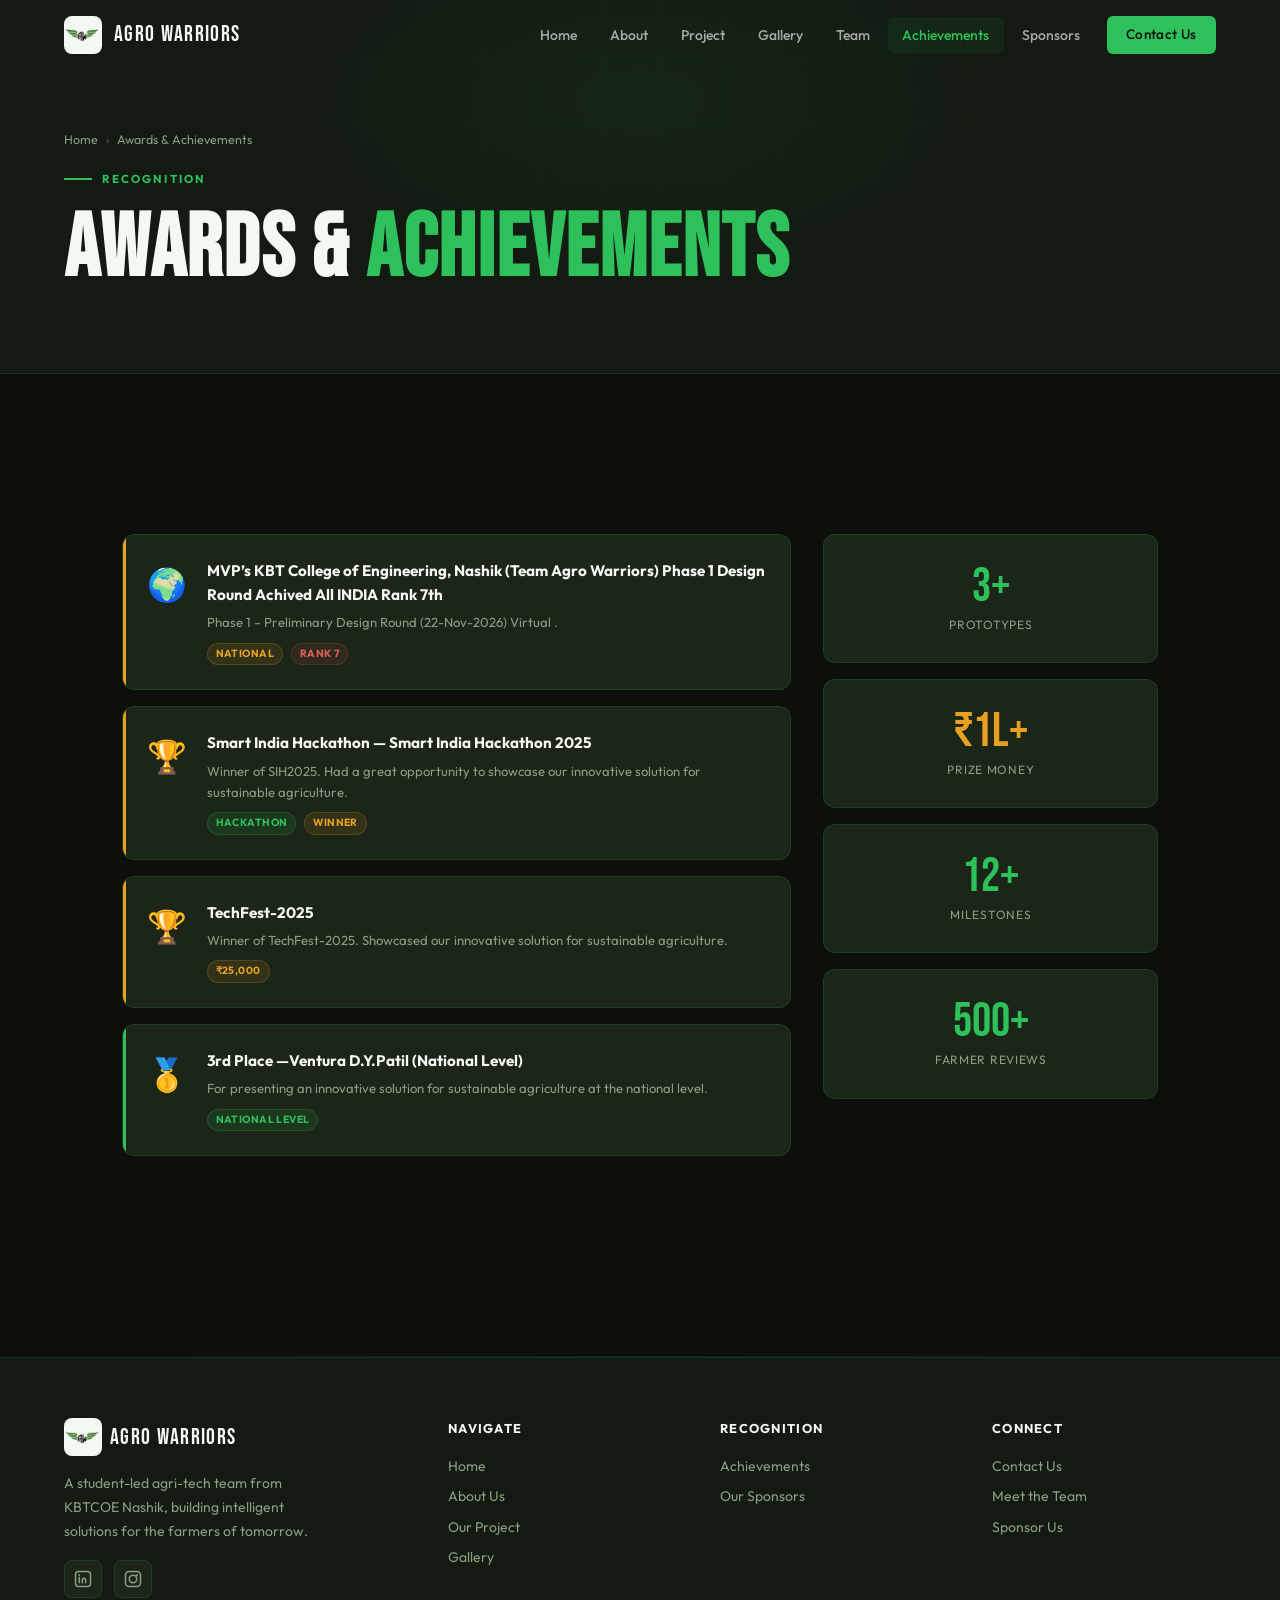
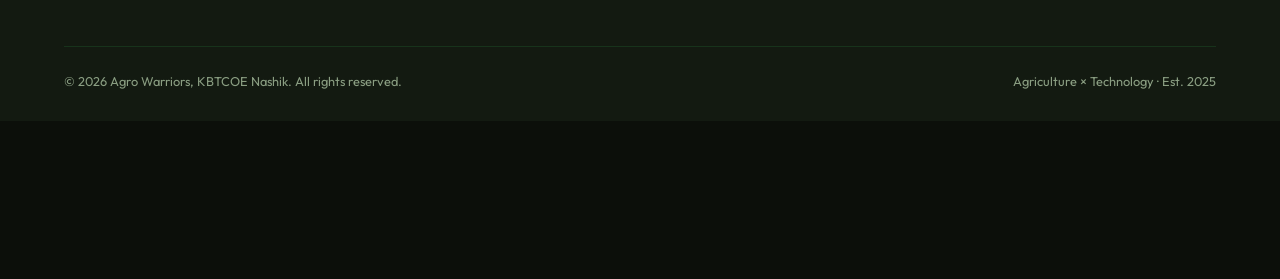
==== commit 071cb2f3: "Updated website UI, gallery fixes, and new pages" ====
--- a/Agro 2/achievements.html
+++ b/Agro 2/achievements.html
@@ -35,7 +35,7 @@
       <a href="index.html">Home</a>
       <a href="index.html#about">About</a>
       <a href="index.html#project">Project</a>
-      <a href="timeline.html" class="">Timeline</a>
+      <!-- <a href="timeline.html" class="">Timeline</a> -->
       <a href="gallery.html" class="">Gallery</a>
       <a href="team.html" class="">Team</a>
       <a href="achievements.html" class="nav-active">Achievements</a>
@@ -52,7 +52,7 @@
     <a href="index.html" class="mm-link">Home</a>
     <a href="index.html#about" class="mm-link">About</a>
     <a href="index.html#project" class="mm-link">Project</a>
-    <a href="timeline.html" class="mm-link">Timeline</a>
+    <!-- <a href="timeline.html" class="mm-link">Timeline</a> -->
     <a href="gallery.html" class="mm-link">Gallery</a>
     <a href="team.html" class="mm-link">Team</a>
     <a href="achievements.html" class="mm-link">Achievements</a>
@@ -97,73 +97,49 @@
               <div class="ach-card gold-card">
                 <div class="ach-em">🏆</div>
                 <div class="ach-body">
-                  <div class="ach-title">National Winner — Smart India Hackathon 2024</div>
-                  <div class="ach-desc">Won ₹1,00,000 prize for CropShield — an AI-powered pest early warning system
-                    that integrates satellite imagery with ground sensors for real-time alerts.</div>
-                  <div class="ach-meta"><span class="ach-tag tag-hack">Hackathon</span><span
-                      class="ach-tag tag-award">₹1,00,000</span></div>
+                  <div class="ach-title">Smart India Hackathon — Smart India Hackathon 2025</div>
+                  <div class="ach-desc">Winner of SIH2025. Had a great opportunity to showcase our innovative solution for sustainable agriculture.</div>
+                  <div class="ach-meta"><span class="ach-tag tag-hack">Hackathon</span>
+                    <span class="ach-tag tag-award">Winner</span></div>
                 </div>
               </div>
               <div class="ach-card gold-card">
                 <div class="ach-em">🏆</div>
                 <div class="ach-body">
-                  <div class="ach-title">Best Agri-Innovation — NASSCOM DeepTech 2025</div>
-                  <div class="ach-desc">Awarded for CropShield v2.0 with satellite integration and a multilingual AI
-                    interface supporting 6 Indian languages, recognized for scalability and social impact.</div>
-                  <div class="ach-meta"><span class="ach-tag tag-award">NASSCOM</span></div>
+                  <div class="ach-title">TechFest-2025</div>
+                  <div class="ach-desc">Winner of TechFest-2025. Showcased our innovative solution for sustainable agriculture.</div>
+                  
+                  <div class="ach-meta"><span class="ach-tag tag-award">₹25,000</span></div>
                 </div>
               </div>
               <div class="ach-card">
                 <div class="ach-em">🥇</div>
                 <div class="ach-body">
-                  <div class="ach-title">1st Place — AgroTech Hackathon 2023 (State Level)</div>
-                  <div class="ach-desc">Built a smart irrigation dashboard using Arduino + React in 48 hours that
-                    automated water delivery based on real-time soil moisture readings.</div>
-                  <div class="ach-meta"><span class="ach-tag tag-hack">State Level</span></div>
-                </div>
-              </div>
-              <div class="ach-card">
-                <div class="ach-em">📄</div>
-                <div class="ach-body">
-                  <div class="ach-title">4 Research Papers Published (2023–2025)</div>
-                  <div class="ach-desc">Papers published in IJAT, Springer AgriEngineering, and IEEE Access covering
-                    precision agriculture, autonomous navigation, and multilingual NLP for rural advisory systems.</div>
-                  <div class="ach-meta"><span class="ach-tag tag-pub">IJAT</span><span class="ach-tag tag-pub">IEEE
-                      Access</span><span class="ach-tag tag-pub">Springer</span></div>
-                </div>
-              </div>
-              <div class="ach-card">
-                <div class="ach-em">📡</div>
-                <div class="ach-body">
-                  <div class="ach-title">ISRO Collaboration — VEDAS Satellite Crop Monitoring</div>
-                  <div class="ach-desc">Partnered with ISRO's VEDAS division to integrate satellite-driven normalized
-                    difference vegetation index (NDVI) data into the KISAN 2.0 crop health pipeline.</div>
-                  <div class="ach-meta"><span class="ach-tag tag-partner">ISRO</span><span
-                      class="ach-tag tag-partner">Government</span></div>
-                </div>
-              </div>
+                  <div class="ach-title">3rd Place —Ventura D.Y.Patil (National Level)</div>
+                  <div class="ach-desc">For presenting an innovative solution for sustainable agriculture at the national level.</div>
+                  <div class="ach-meta"><span class="ach-tag tag-hack">National Level</span></div>
+                </div>
+              </div>
+             
             </div>
             <div class="ach-sidebar">
               <div class="ach-stat">
-                <div class="ach-stat-num">15+</div>
-                <div class="ach-stat-label">Awards Won</div>
+                <div class="ach-stat-num">3+</div>
+                <div class="ach-stat-label">Prototypes</div>
               </div>
               <div class="ach-stat amber">
-                <div class="ach-stat-num">₹3L+</div>
+                <div class="ach-stat-num">₹1L+</div>
                 <div class="ach-stat-label">Prize Money</div>
               </div>
               <div class="ach-stat">
-                <div class="ach-stat-num">4</div>
-                <div class="ach-stat-label">Publications</div>
+                <div class="ach-stat-num">12+</div>
+                <div class="ach-stat-label">Milestones</div>
               </div>
               <div class="ach-stat">
-                <div class="ach-stat-num">50+</div>
-                <div class="ach-stat-label">Pilot Farms</div>
-              </div>
-              <div class="ach-stat">
-                <div class="ach-stat-num">2K+</div>
-                <div class="ach-stat-label">Farmers Reached</div>
-              </div>
+                <div class="ach-stat-num">500+</div>
+                <div class="ach-stat-label">Farmer Reviews</div>
+              </div>
+            
             </div>
           </div>
         </div>
@@ -216,7 +192,7 @@
             <a href="index.html">Home</a>
             <a href="index.html#about">About Us</a>
             <a href="index.html#project">Our Project</a>
-            <a href="timeline.html">Year-Wise Progress</a>
+            <!-- <a href="timeline.html">Year-Wise Progress</a> -->
             <a href="gallery.html">Gallery</a>
           </div>
         </div>
--- a/Agro 2/style.css
+++ b/Agro 2/style.css
@@ -1708,6 +1708,93 @@
   gap: 2.5rem
 }
 
+/* ══ TITLE SPONSOR - SPECIAL HERO CARD ══ */
+.title-sponsor-hero {
+  background: linear-gradient(135deg, rgba(46, 192, 90, 0.08) 0%, rgba(46, 192, 90, 0.02) 100%);
+  border: 2px solid rgba(46, 192, 90, 0.3);
+  border-radius: 20px;
+  padding: 3rem;
+  display: grid;
+  grid-template-columns: auto 1fr;
+  gap: 3rem;
+  align-items: center;
+  margin-bottom: 3rem;
+  position: relative;
+  overflow: hidden;
+}
+
+.title-sponsor-hero::before {
+  content: '';
+  position: absolute;
+  top: -50%;
+  right: -20%;
+  width: 600px;
+  height: 600px;
+  background: radial-gradient(circle, rgba(46, 192, 90, 0.08) 0%, transparent 70%);
+  pointer-events: none;
+}
+
+.title-sponsor-badge {
+  position: absolute;
+  top: 1.5rem;
+  right: 1.5rem;
+  padding: 0.5rem 1.25rem;
+  background: var(--green);
+  color: var(--black);
+  font-size: 0.7rem;
+  font-weight: 700;
+  letter-spacing: 0.1em;
+  text-transform: uppercase;
+  border-radius: 100px;
+}
+
+.title-sponsor-logo {
+  position: relative;
+  z-index: 1;
+}
+
+.title-sponsor-logo img {
+  width: 280px;
+  height: auto;
+  display: block;
+  filter: drop-shadow(0 10px 40px rgba(0, 0, 0, 0.3));
+}
+
+.title-sponsor-info {
+  position: relative;
+  z-index: 1;
+}
+
+.title-sponsor-name {
+  font-family: 'Bebas Neue', sans-serif;
+  font-size: 2.5rem;
+  letter-spacing: 0.04em;
+  color: var(--white);
+  margin-bottom: 0.5rem;
+}
+
+.title-sponsor-desc {
+  font-size: 1rem;
+  color: var(--gray);
+  line-height: 1.6;
+  margin-bottom: 1.5rem;
+}
+
+.title-sponsor-link {
+  display: inline-flex;
+  align-items: center;
+  gap: 0.5rem;
+  font-size: 0.85rem;
+  font-weight: 600;
+  color: var(--green);
+  transition: gap 0.2s;
+}
+
+.title-sponsor-link:hover {
+  gap: 0.75rem;
+}
+
+/* ══ REGULAR TIER LABELS ══ */
 .tier-label {
   font-size: 0.72rem;
   font-weight: 700;
@@ -1769,6 +1856,22 @@
   min-width: 200px
 }
 
+/* Image-based sponsors */
+.sponsor-card img {
+  max-width: 140px;
+  max-height: 70px;
+  width: auto;
+  height: auto;
+  object-fit: contain;
+  display: block;
+}
+
+.sponsor-card.big img {
+  max-width: 180px;
+  max-height: 90px;
+}
+
+/* Text-based sponsors */
 .sponsor-name {
   font-family: 'Bebas Neue', sans-serif;
   font-size: 1.3rem;
@@ -1828,6 +1931,25 @@
   max-width: 420px
 }
 
+/* Responsive */
+@media(max-width:768px) {
+  .title-sponsor-hero {
+    grid-template-columns: 1fr;
+    text-align: center;
+    gap: 2rem;
+    padding: 2rem;
+  }
+  
+  .title-sponsor-logo img {
+    width: 200px;
+    margin: 0 auto;
+  }
+  
+  .title-sponsor-badge {
+    top: 1rem;
+    right: 1rem;
+  }
+}
 /* ═══════════════ CONTACT ═══════════════ */
 #contact {
   background: var(--black)
@@ -2318,4 +2440,4 @@
 
 .crumb-sep {
   opacity: 0.5;
-}+}
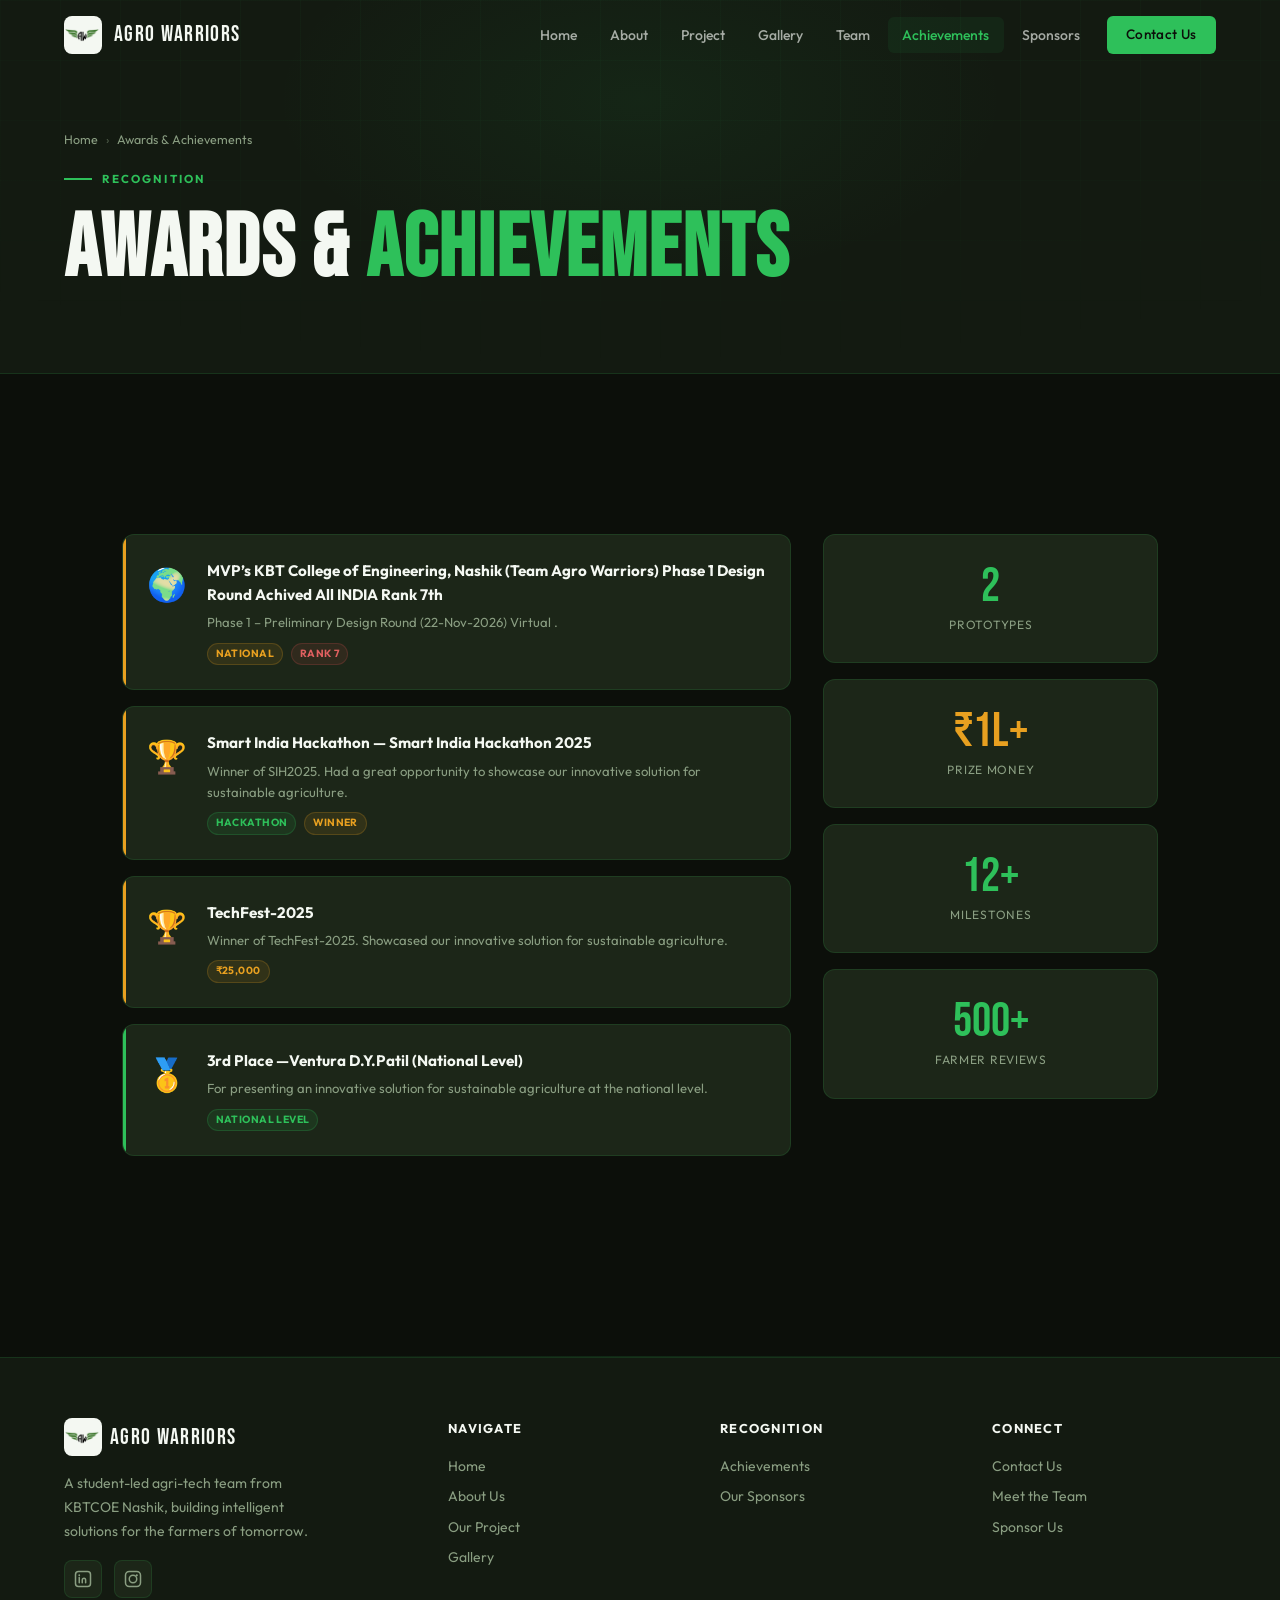
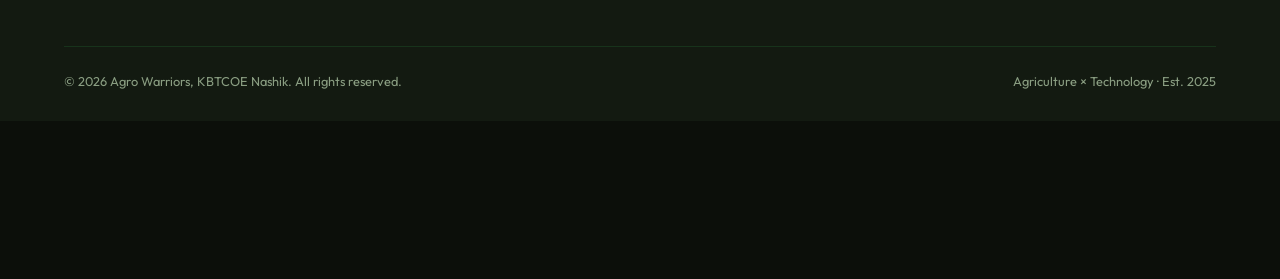
==== commit e820f588: "new update" ====
--- a/Agro 2/achievements.html
+++ b/Agro 2/achievements.html
@@ -124,7 +124,7 @@
             </div>
             <div class="ach-sidebar">
               <div class="ach-stat">
-                <div class="ach-stat-num">3+</div>
+                <div class="ach-stat-num">2</div>
                 <div class="ach-stat-label">Prototypes</div>
               </div>
               <div class="ach-stat amber">
